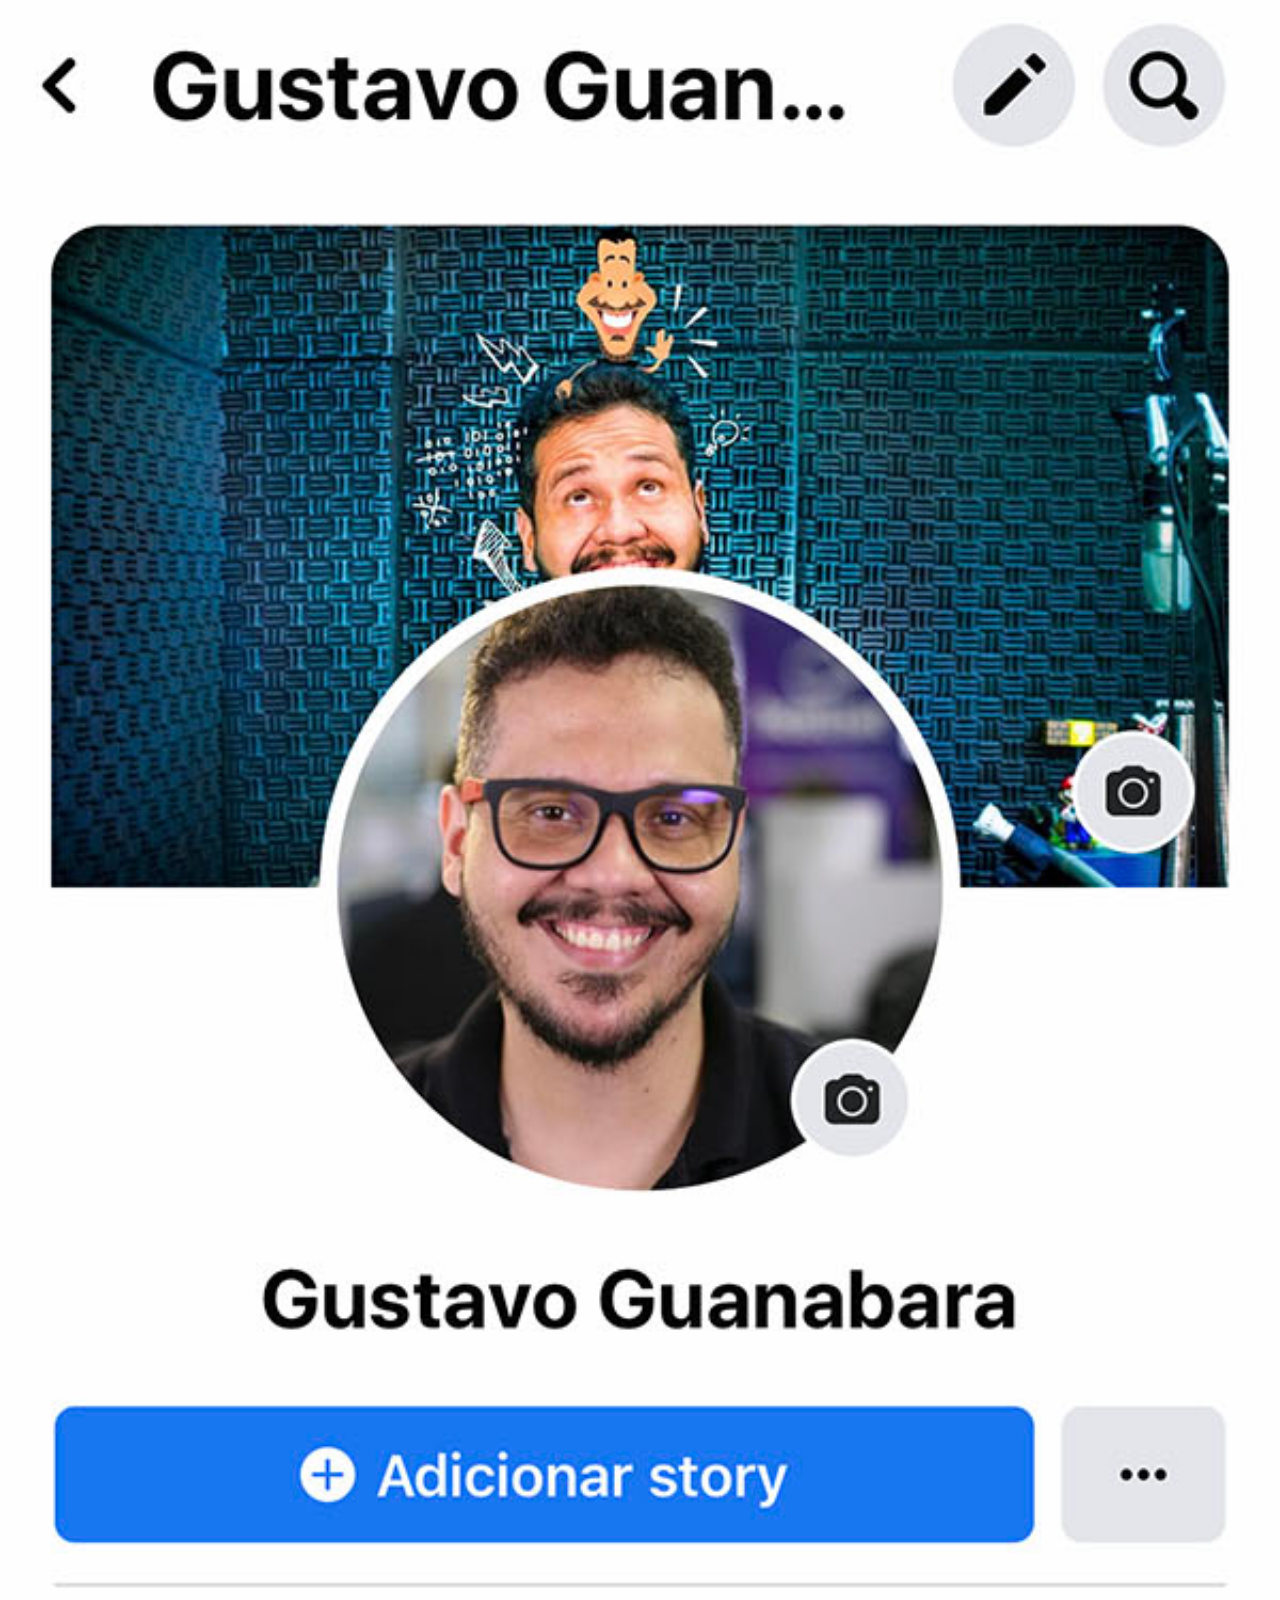
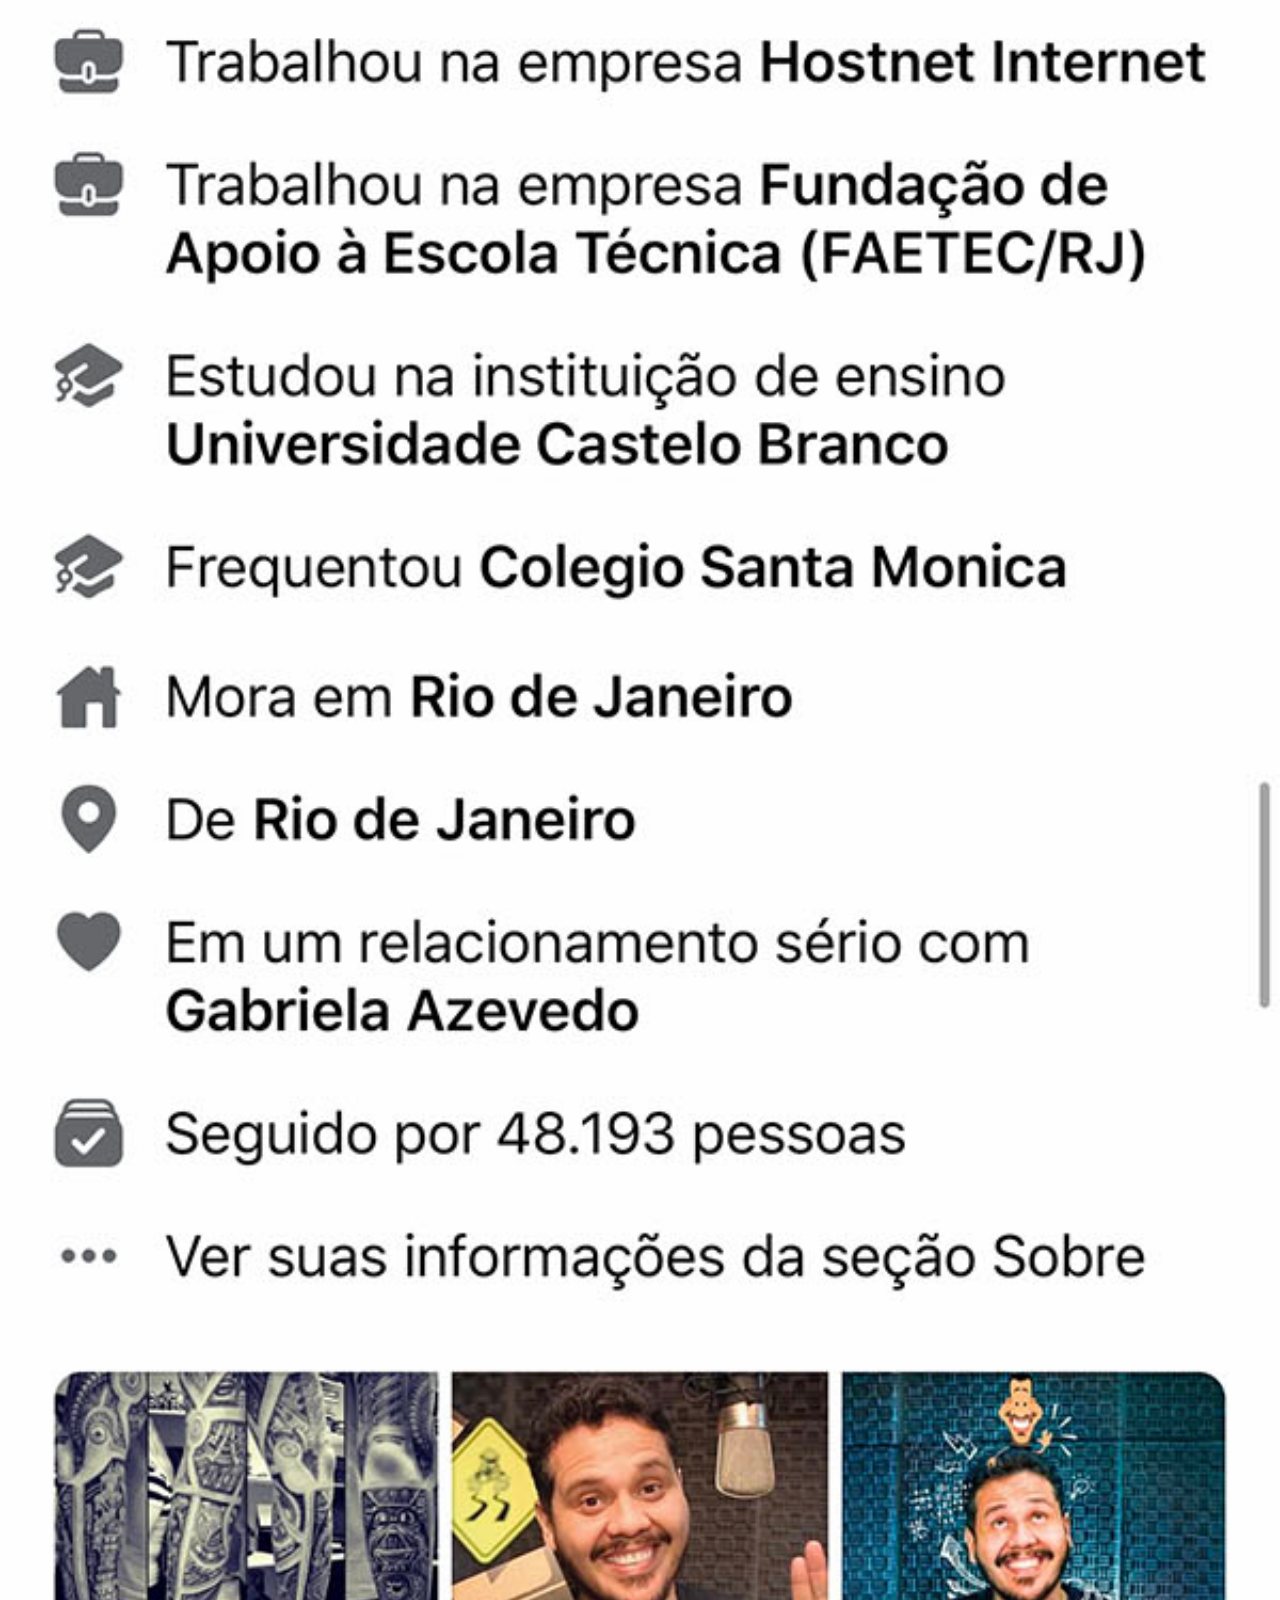
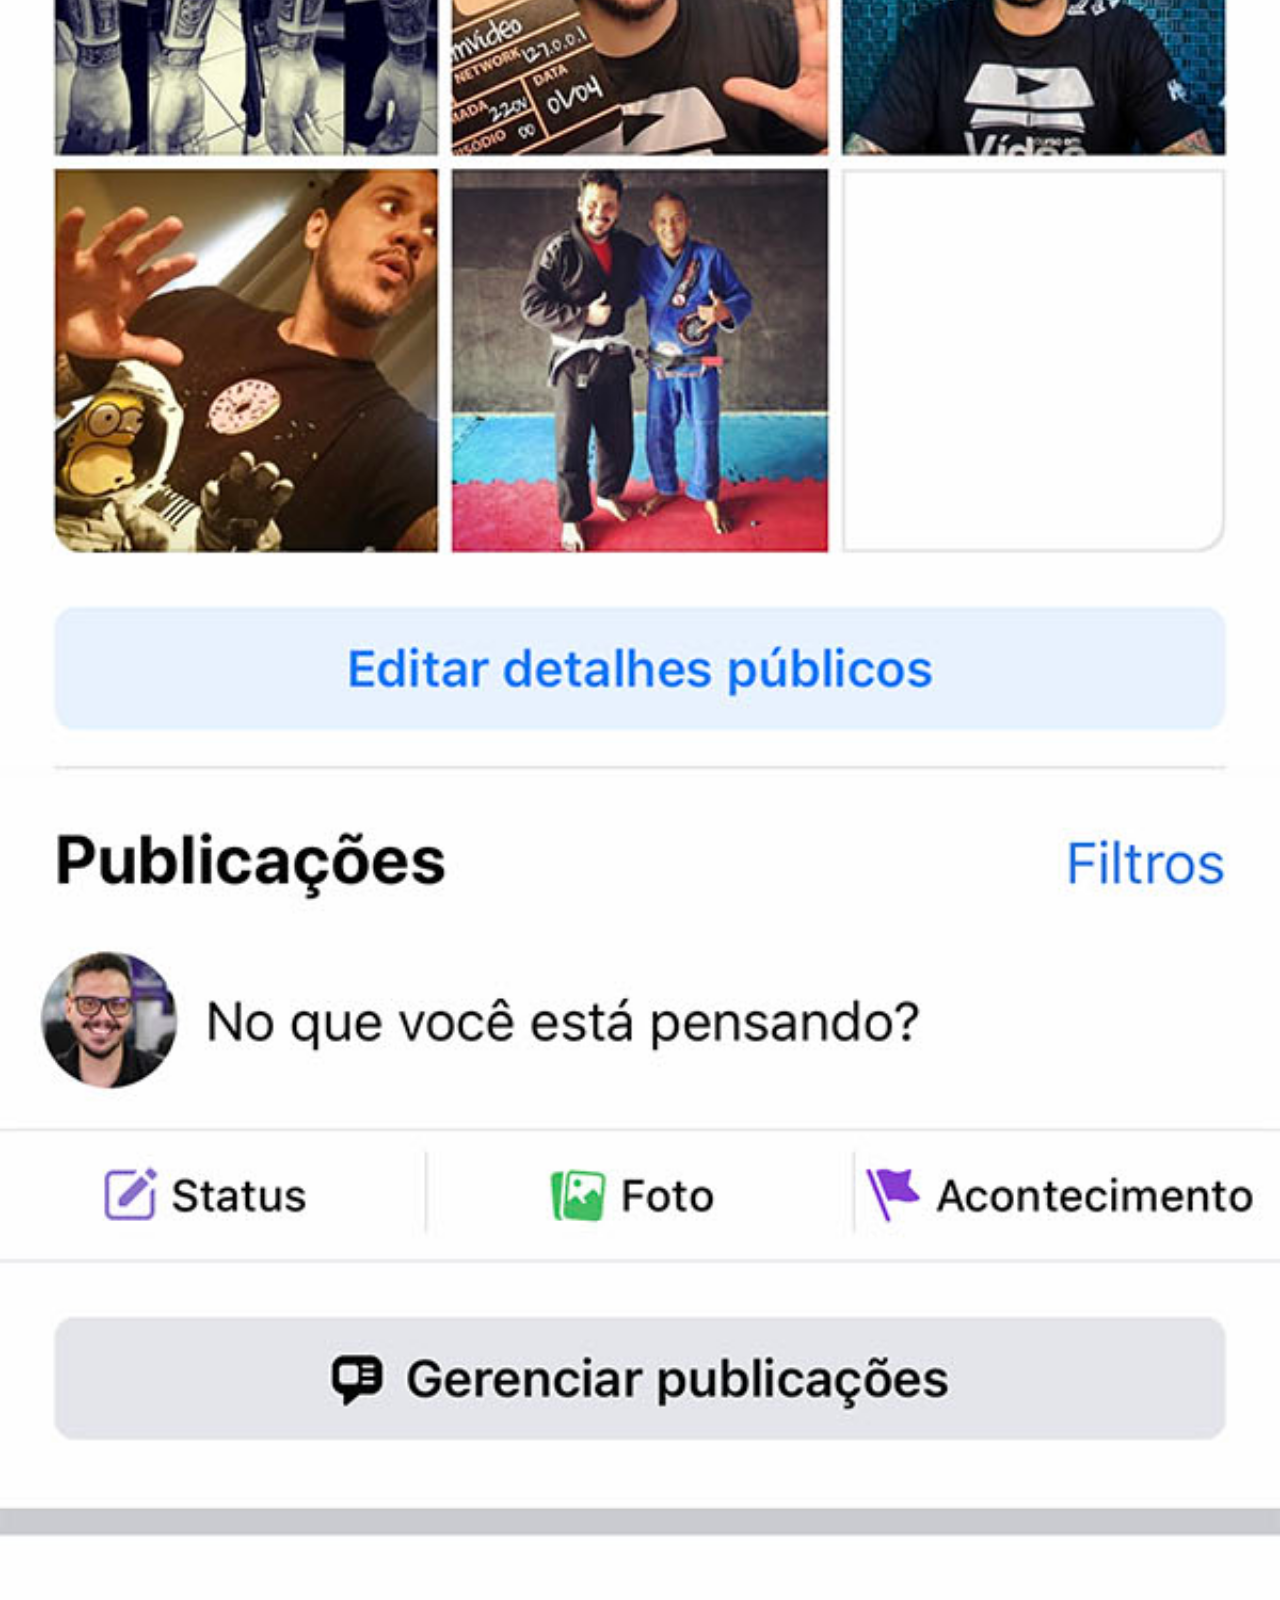
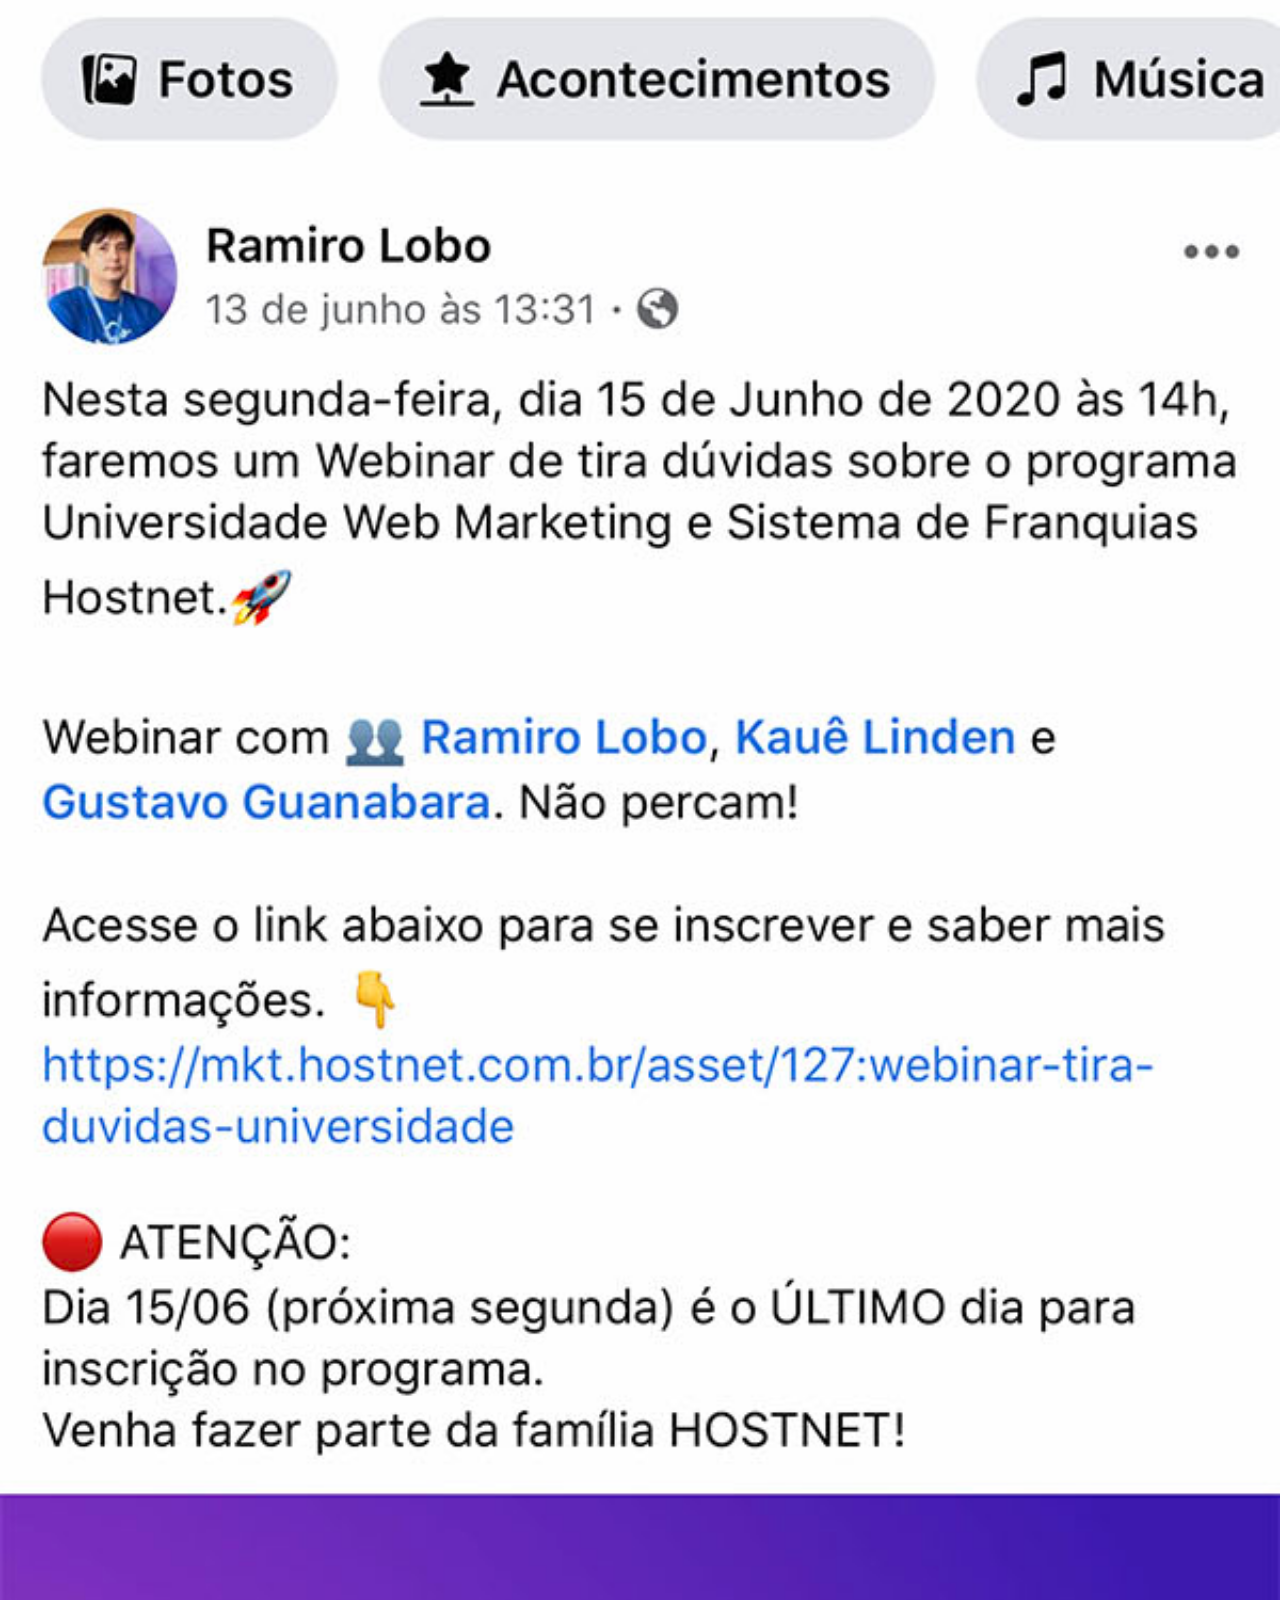
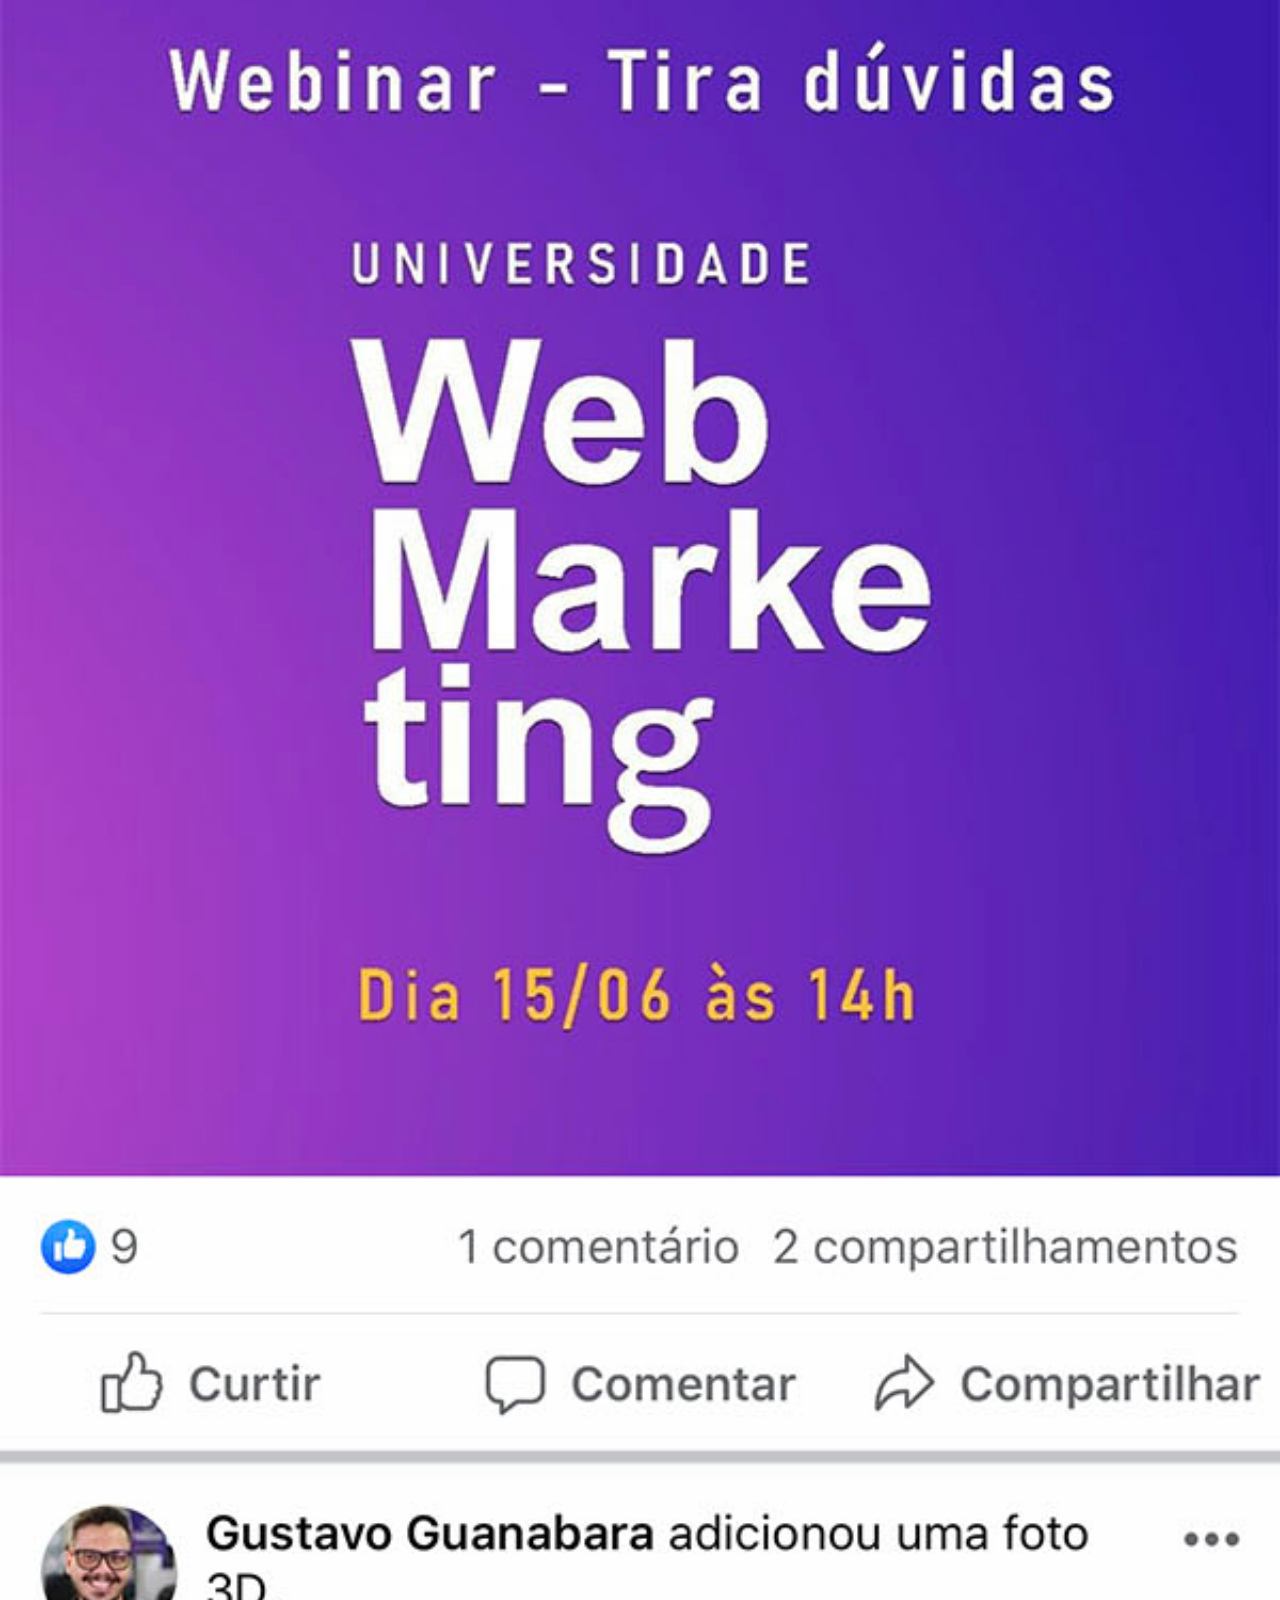
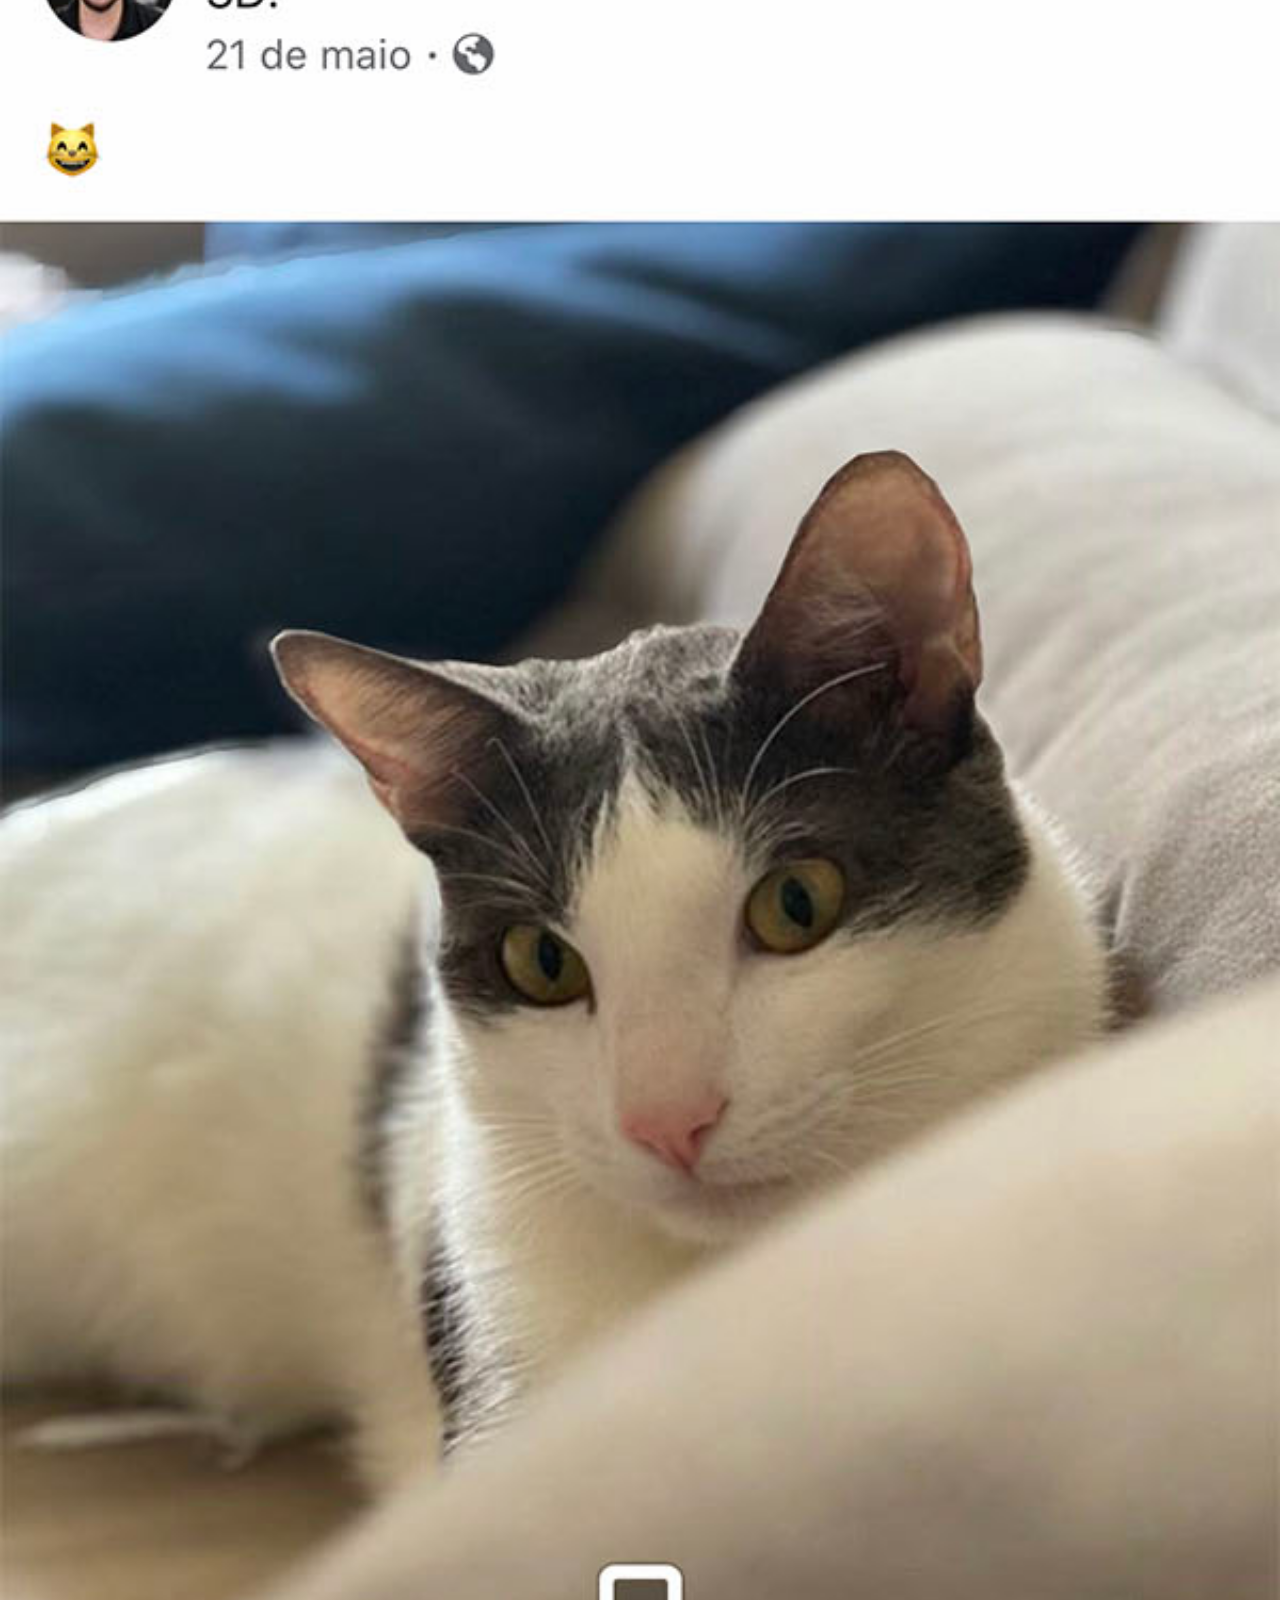
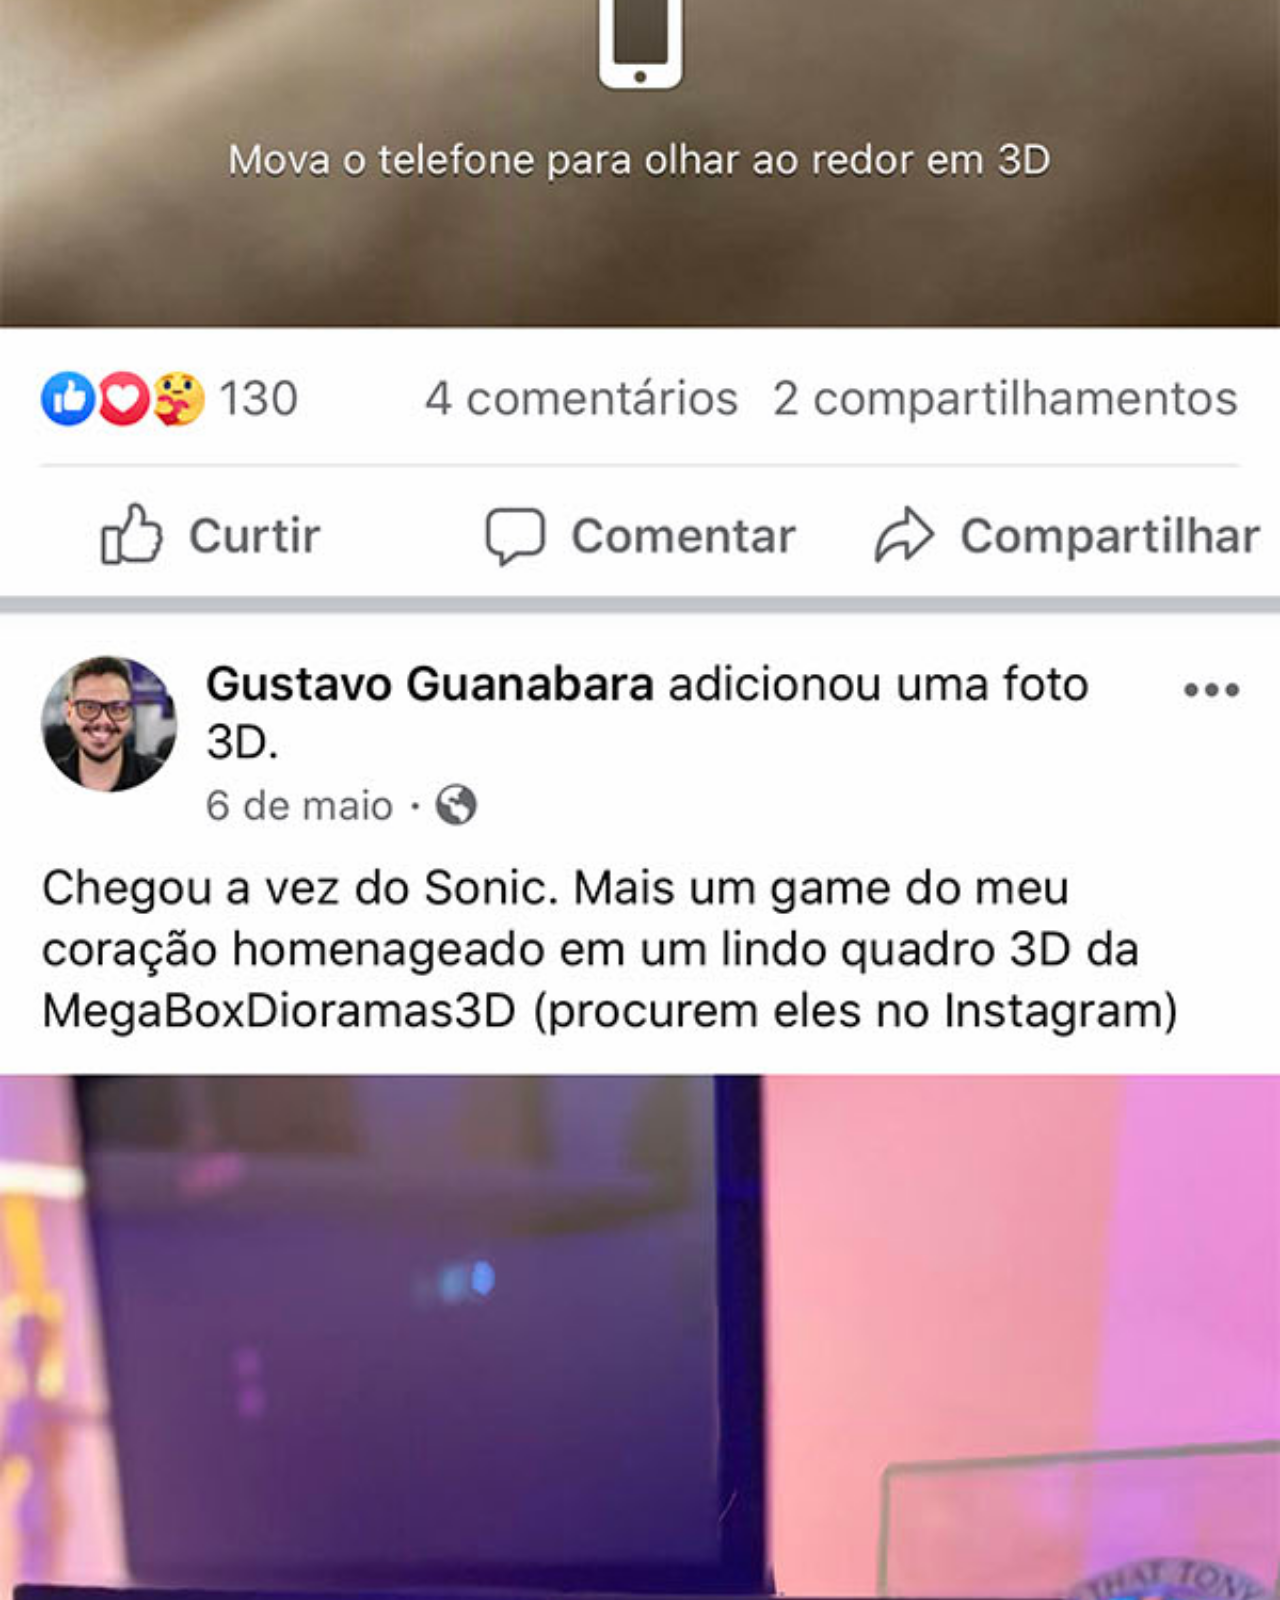
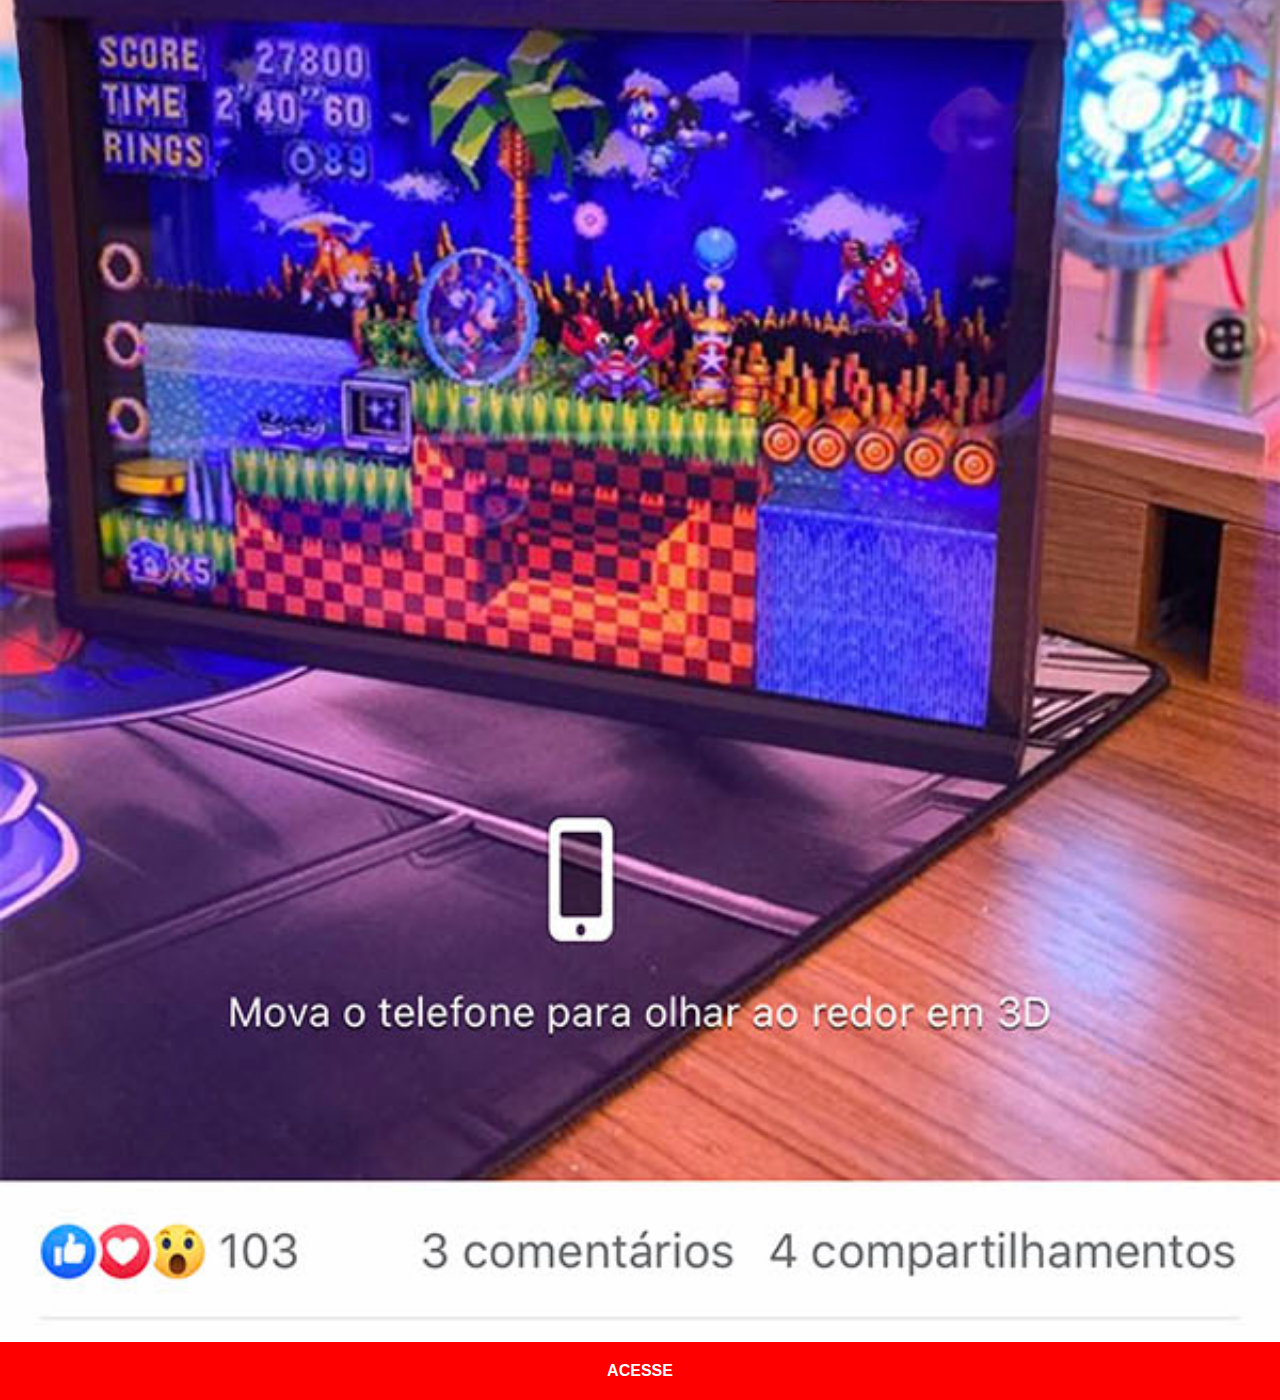
==== fecebook.html @ 2d566f3f "Links para botões" ====
<!DOCTYPE html>
<html lang="pt-br">
<head>
    <meta charset="UTF-8">
    <meta http-equiv="X-UA-Compatible" content="IE=edge">
    <meta name="viewport" content="width=device-width, initial-scale=1.0">
    <link rel="stylesheet" href="estilos/sociais.css">
    <title>Fecebook</title>
</head>
<body>
    <img src="imagens/tela-facebook.jpg" alt="Fecebook">
    <a href="https://www.facebook.com/profile.php?id=100006926599239" target="_blank">ACESSE</a>
    
</body>
</html>
---- estilos/sociais.css ----
@charset "UTF-8";

* {
    margin: 0px;
    padding: 0px;
    font-family: Arial, Helvetica, sans-serif;
}
::-webkit-scrollbar  {
    width: 0px;
    height: 0px;
}
img{
    
    width: 100vw;

}
a {
    display: block;
    background-color: darkred;
    color:white;
    padding: 20px;
    text-align: center;
    font-weight: bolder;
    text-decoration: none;

}

a {
    background-color: red;
}
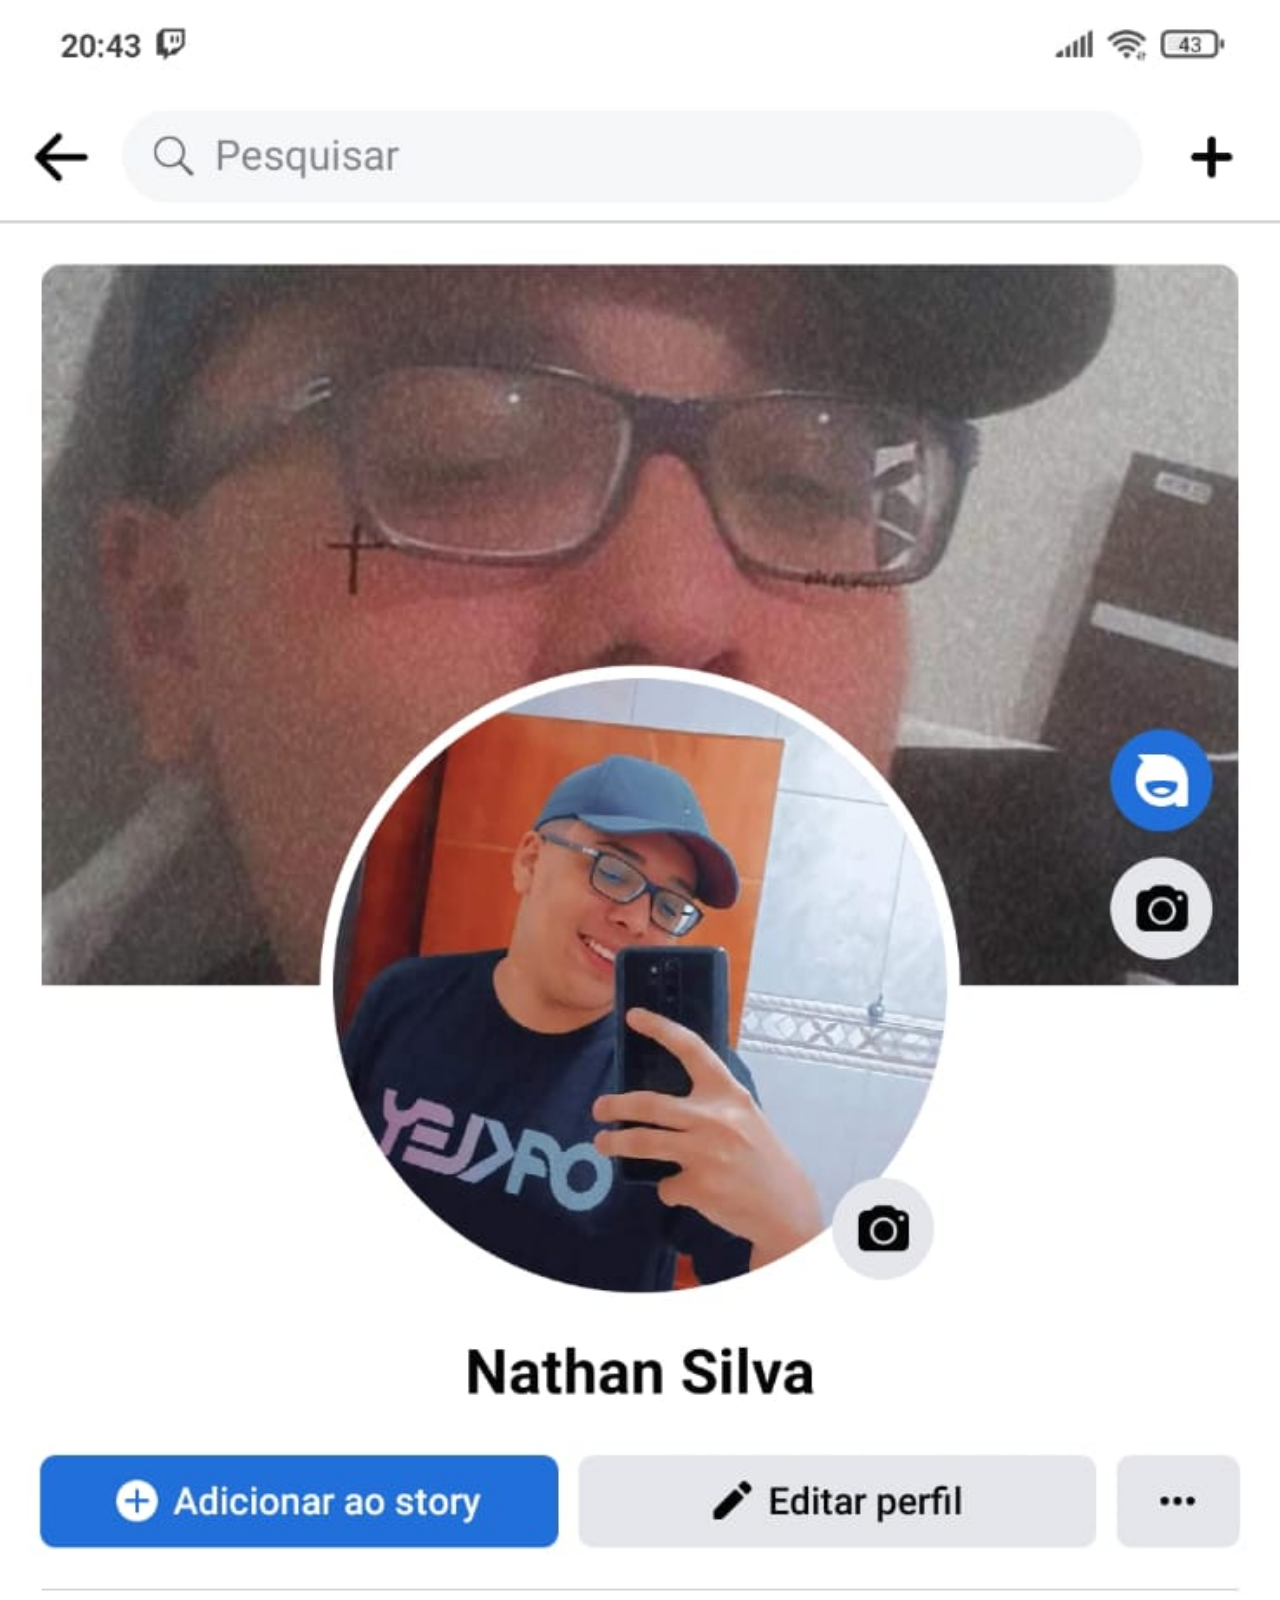
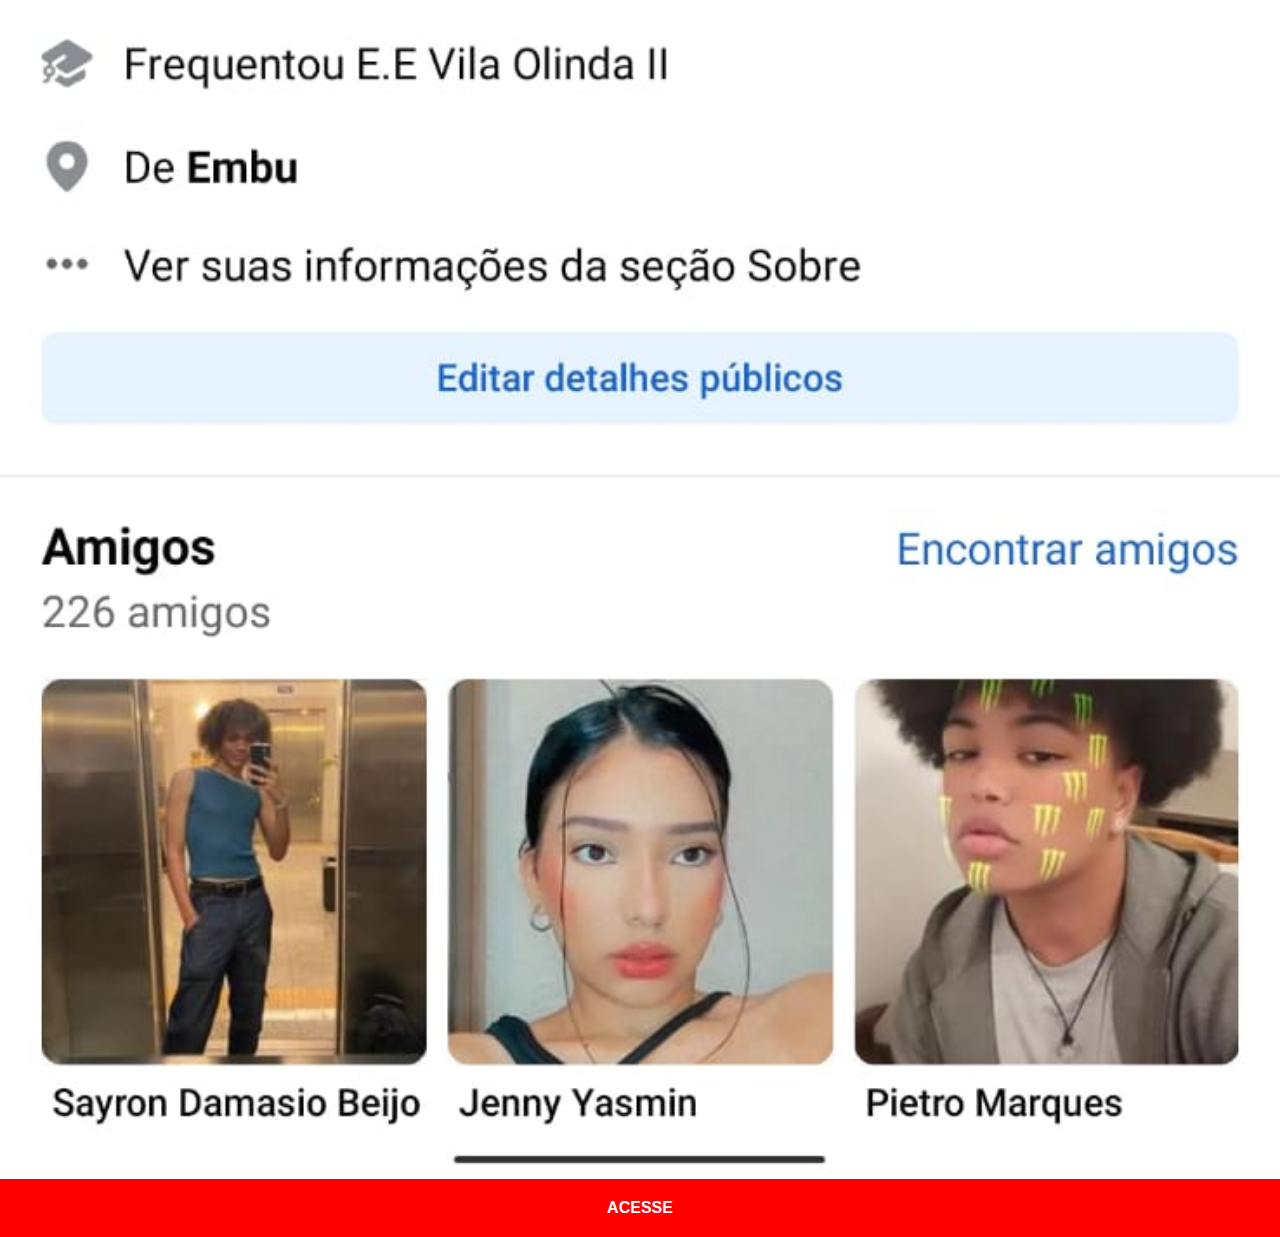
==== commit 06bb53fd: "Finalizando o projeto sociais" ====
--- a/fecebook.html
+++ b/fecebook.html
@@ -8,7 +8,7 @@
     <title>Fecebook</title>
 </head>
 <body>
-    <img src="imagens/tela-facebook.jpg" alt="Fecebook">
+    <img src="imagens/fecebook.jpeg" alt="Fecebook">
     <a href="https://www.facebook.com/profile.php?id=100006926599239" target="_blank">ACESSE</a>
     
 </body>
